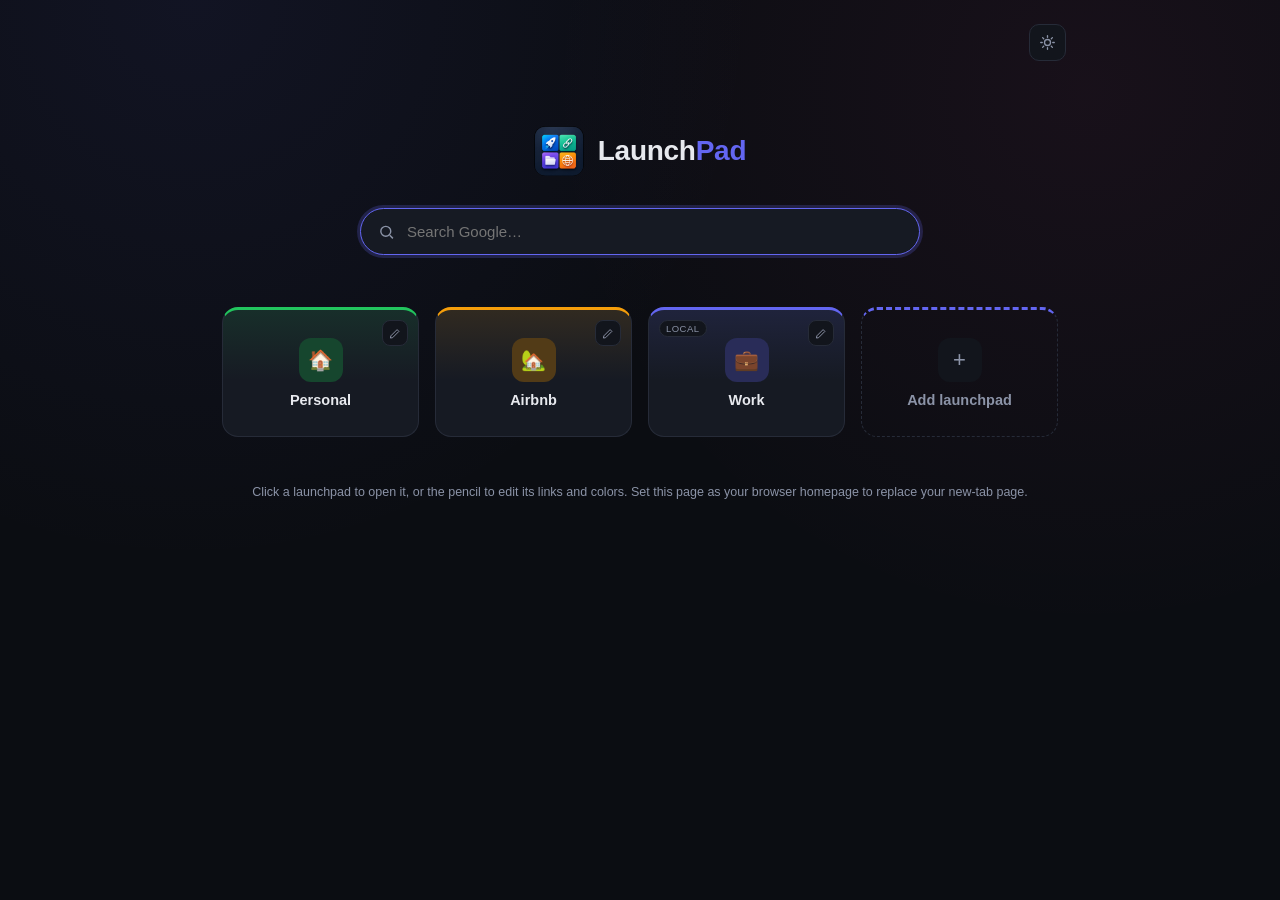
==== index.html @ a06adb85 "Initial commit: multi-board LaunchPad with admin editor Restructures the single-board homepage into " ====
<!DOCTYPE html>
<html lang="en">
<head>
  <script src="js/theme.js?v=1"></script>
  <meta charset="UTF-8" />
  <meta name="viewport" content="width=device-width, initial-scale=1.0" />
  <title>LaunchPad</title>
  <link rel="icon" href="logo.png" />
  <link rel="stylesheet" href="css/style.css?v=11" />
</head>
<body>
  <div class="page home-page">
    <button class="icon-btn theme-toggle" id="themeToggle" type="button" title="Toggle theme">
      <svg class="icon-sun" viewBox="0 0 20 20" fill="none" stroke="currentColor" stroke-width="1.8">
        <circle cx="10" cy="10" r="4" />
        <path d="M10 1v2M10 17v2M3.5 3.5l1.4 1.4M15.1 15.1l1.4 1.4M1 10h2M17 10h2M3.5 16.5l1.4-1.4M15.1 4.9l1.4-1.4" stroke-linecap="round" />
      </svg>
      <svg class="icon-moon" viewBox="0 0 20 20" fill="currentColor">
        <path d="M17 10.5A7.5 7.5 0 019.5 3 7.5 7.5 0 1017 10.5z" />
      </svg>
    </button>
    <div class="home-brand">
      <img class="brand-logo" src="logo.png" alt="LaunchPad logo" />
      <h1>Launch<span class="dot">Pad</span></h1>
    </div>

    <form class="gsearch" action="https://www.google.com/search" method="get">
      <svg viewBox="0 0 24 24" fill="none" stroke="currentColor" stroke-width="2">
        <circle cx="11" cy="11" r="7"></circle>
        <line x1="21" y1="21" x2="16.65" y2="16.65"></line>
      </svg>
      <input type="text" name="q" placeholder="Search Google…" autofocus autocomplete="off" />
    </form>

    <div class="board-grid" id="boardGrid"></div>

    <p class="footer-hint">
      Click a launchpad to open it, or the pencil to edit its links and colors. Set this page as your browser
      homepage to replace your new-tab page.
    </p>
  </div>

  <script src="js/home.js?v=2"></script>
</body>
</html>
---- css/style.css ----
:root {
  --bg: #0b0d12;
  --bg-elev: #12151c;
  --card: #161a23;
  --card-hover: #1c212c;
  --border: #262b38;
  --text: #e7e9ee;
  --text-dim: #8b93a7;
  --accent: #6366f1;
  --radius: 14px;
  --shadow: 0 4px 20px rgba(0, 0, 0, 0.35);

  /* Link/group color palette — 12 hues tuned for this dark UI and checked for
     colorblind-safe separation. Reference by name in links.json, e.g.
     "color": "var(--pal-teal)" — or copy the hex directly. */
  --pal-rose: #d35182;
  --pal-emerald: #03a14a;
  --pal-violet: #9769dc;
  --pal-gold: #a48200;
  --pal-azure: #008fd2;
  --pal-coral: #d95544;
  --pal-teal: #009c89;
  --pal-magenta: #bd5ab6;
  --pal-lime: #7b9200;
  --pal-indigo: #5f7ceb;
  --pal-amber: #c46d00;
  --pal-cyan: #0097aa;
}

:root[data-theme="light"] {
  --bg: #f4f5f8;
  --bg-elev: #eaecf1;
  --card: #ffffff;
  --card-hover: #f6f7fa;
  --border: #e1e3ea;
  --text: #14161c;
  --text-dim: #666b78;
  --shadow: 0 4px 20px rgba(20, 22, 30, 0.08);
}

* {
  box-sizing: border-box;
}

html, body {
  height: 100%;
}

body {
  margin: 0;
  background:
    radial-gradient(circle at 15% 0%, rgba(99, 102, 241, 0.08), transparent 40%),
    radial-gradient(circle at 85% 10%, rgba(236, 72, 153, 0.06), transparent 40%),
    var(--bg);
  color: var(--text);
  font-family: "Segoe UI", -apple-system, BlinkMacSystemFont, "Inter", Roboto, Arial, sans-serif;
  min-height: 100%;
}

.page {
  max-width: 1800px;
  margin: 0 auto;
  padding: 48px 32px 80px;
}

/* Header */
.top-bar {
  display: flex;
  align-items: center;
  justify-content: space-between;
  gap: 14px;
  margin-bottom: 40px;
  flex-wrap: wrap;
}

.brand {
  display: flex;
  align-items: center;
  gap: 14px;
}

.brand-logo {
  width: 50px;
  height: 50px;
  border-radius: 12px;
  object-fit: cover;
  flex-shrink: 0;
}

.brand h1 {
  font-size: 22px;
  font-weight: 600;
  margin: 0;
  letter-spacing: -0.01em;
}

.brand .dot {
  color: var(--accent);
}

.clock {
  color: var(--text-dim);
  font-size: 14px;
  font-variant-numeric: tabular-nums;
}

.search-wrap {
  flex: 1;
  max-width: 420px;
  min-width: 160px;
  position: relative;
}

.search-wrap input {
  width: 100%;
  background: var(--bg-elev);
  border: 1px solid var(--border);
  color: var(--text);
  border-radius: 10px;
  padding: 14px 14px 14px 36px;
  font-size: 14px;
  outline: none;
  transition: border-color 0.15s ease, background 0.15s ease;
}

.search-wrap input:focus {
  border-color: var(--accent);
  background: var(--card);
}

.search-wrap svg {
  position: absolute;
  left: 12px;
  top: 50%;
  transform: translateY(-50%);
  width: 15px;
  height: 15px;
  color: var(--text-dim);
  pointer-events: none;
}

.icon-btn {
  background: var(--bg-elev);
  border: 1px solid var(--border);
  color: var(--text-dim);
  border-radius: 10px;
  padding: 14px 16px;
  font-size: 13px;
  cursor: pointer;
  transition: color 0.15s ease, border-color 0.15s ease, background 0.15s ease;
}

.icon-btn:hover {
  color: var(--text);
  border-color: var(--accent);
  background: var(--card);
}

.theme-toggle {
  display: flex;
  align-items: center;
  justify-content: center;
  padding: 10px;
}

.theme-toggle svg {
  width: 15px;
  height: 15px;
}

.theme-toggle .icon-moon {
  display: none;
}

:root[data-theme="light"] .theme-toggle .icon-sun {
  display: none;
}

:root[data-theme="light"] .theme-toggle .icon-moon {
  display: block;
}

/* Widget board */
#categories {
  column-width: 300px;
  column-gap: 18px;
  orphans: 1;
  widows: 1;
}

.widget {
  break-inside: avoid;
  -webkit-column-break-inside: avoid;
  display: block;
  width: 100%;
  margin: 0 0 18px;
  background: linear-gradient(
    to bottom,
    color-mix(in srgb, var(--widget-accent, var(--accent)) 10%, var(--card)) 0,
    var(--card) 70px
  );
  border: 1px solid var(--border);
  border-top: 3px solid var(--widget-accent, var(--accent));
  border-radius: 16px;
  padding: 14px 16px 18px;
  box-shadow: var(--shadow);
  transition: border-color 0.15s ease, box-shadow 0.15s ease, transform 0.12s ease;
}

.widget:hover {
  border-color: #34394a;
}

.widget.dragging {
  opacity: 0.35;
}

.widget.widget-drag-over {
  border-color: var(--accent);
  box-shadow: 0 0 0 1px var(--accent), var(--shadow);
}

.widget.is-empty {
  display: none;
}

.widget-head {
  display: flex;
  align-items: center;
  gap: 9px;
  margin-bottom: 14px;
}

.widget-grip {
  display: flex;
  align-items: center;
  justify-content: center;
  width: 20px;
  height: 20px;
  color: var(--text-dim);
  cursor: grab;
  border-radius: 5px;
  flex-shrink: 0;
  margin-left: -4px;
}

.widget-grip:hover {
  color: var(--text);
  background: var(--bg-elev);
}

.widget-grip svg {
  width: 16px;
  height: 16px;
}

.widget-grip:active {
  cursor: grabbing;
}

.widget-dot {
  width: 8px;
  height: 8px;
  border-radius: 50%;
  flex-shrink: 0;
}

.widget-head h2 {
  font-size: 13px;
  font-weight: 600;
  text-transform: uppercase;
  letter-spacing: 0.06em;
  color: var(--text-dim);
  margin: 0;
}

.tile-grid {
  display: grid;
  grid-template-columns: repeat(auto-fill, minmax(120px, 1fr));
  gap: 10px;
  min-height: 8px;
}

/* Tiles */
.tile {
  position: relative;
  display: flex;
  align-items: center;
  gap: 12px;
  background: var(--card);
  border: 1px solid var(--border);
  border-radius: var(--radius);
  padding: 14px;
  text-decoration: none;
  color: var(--text);
  cursor: grab;
  transition: transform 0.12s ease, background 0.15s ease, border-color 0.15s ease, box-shadow 0.15s ease;
}

.tile:hover {
  background: var(--card-hover);
  border-color: #34394a;
  transform: translateY(-2px);
  box-shadow: var(--shadow);
}

.tile.tile-wide {
  grid-column: 1 / -1;
}

.tile:active {
  cursor: grabbing;
}

.tile.dragging {
  opacity: 0.35;
}

.tile.drag-over::before {
  content: "";
  position: absolute;
  left: -7px;
  top: 8px;
  bottom: 8px;
  width: 3px;
  border-radius: 2px;
  background: var(--accent);
}

button.tile {
  font: inherit;
  width: 100%;
  text-align: left;
}

.tile-group-badge {
  position: absolute;
  top: 9px;
  right: 9px;
  color: var(--text-dim);
  display: flex;
}

.tile-group-badge svg {
  width: 11px;
  height: 11px;
}

.tile-icon {
  width: 32px;
  height: 32px;
  border-radius: 8px;
  flex-shrink: 0;
  display: flex;
  align-items: center;
  justify-content: center;
  background: var(--bg-elev);
  font-size: 15px;
  font-weight: 600;
  overflow: hidden;
}

.tile.has-accent::before {
  content: "";
  position: absolute;
  left: 0;
  top: 10px;
  bottom: 10px;
  width: 3px;
  border-radius: 0 3px 3px 0;
  background: var(--tile-accent);
}

.tile.has-accent .tile-icon {
  background: color-mix(in srgb, var(--tile-accent) 28%, var(--bg-elev));
  color: var(--tile-accent);
}

.tile-icon img {
  width: 18px;
  height: 18px;
}

.tile-name {
  font-size: 13.5px;
  font-weight: 500;
  overflow: hidden;
  text-overflow: ellipsis;
  white-space: nowrap;
}

.tile-hidden {
  display: none !important;
}

.empty-state {
  color: var(--text-dim);
  font-size: 14px;
  text-align: center;
  padding: 80px 20px;
}

.footer-hint {
  margin-top: 48px;
  text-align: center;
  color: var(--text-dim);
  font-size: 12.5px;
}

.footer-hint code {
  background: var(--bg-elev);
  border: 1px solid var(--border);
  padding: 2px 6px;
  border-radius: 6px;
  color: var(--text);
}

/* Group link modal */
.modal-overlay {
  position: fixed;
  inset: 0;
  background: rgba(5, 6, 10, 0.6);
  backdrop-filter: blur(3px);
  display: flex;
  align-items: center;
  justify-content: center;
  z-index: 100;
  padding: 20px;
}

.modal-overlay[hidden] {
  display: none;
}

.modal {
  width: 100%;
  max-width: 340px;
  background: linear-gradient(
    to bottom,
    color-mix(in srgb, var(--modal-accent, var(--accent)) 10%, var(--card)) 0,
    var(--card) 70px
  );
  border: 1px solid var(--border);
  border-top: 3px solid var(--modal-accent, var(--accent));
  border-radius: 16px;
  padding: 16px 18px 18px;
  box-shadow: 0 20px 60px rgba(0, 0, 0, 0.55);
  animation: modal-in 0.15s ease;
}

@keyframes modal-in {
  from {
    opacity: 0;
    transform: translateY(6px) scale(0.98);
  }
  to {
    opacity: 1;
    transform: translateY(0) scale(1);
  }
}

.modal-head {
  display: flex;
  align-items: center;
  justify-content: space-between;
  margin-bottom: 12px;
}

.modal-head h3 {
  margin: 0;
  font-size: 15px;
  font-weight: 600;
}

.modal-close {
  background: var(--bg-elev);
  border: 1px solid var(--border);
  color: var(--text-dim);
  width: 26px;
  height: 26px;
  border-radius: 8px;
  display: flex;
  align-items: center;
  justify-content: center;
  cursor: pointer;
  flex-shrink: 0;
}

.modal-close:hover {
  color: var(--text);
  border-color: var(--accent);
}

.modal-close svg {
  width: 12px;
  height: 12px;
}

.modal-links {
  display: flex;
  flex-direction: column;
  gap: 8px;
}

.modal-link {
  display: flex;
  align-items: center;
  gap: 12px;
  padding: 10px 12px;
  border-radius: 10px;
  background: var(--bg-elev);
  border: 1px solid var(--border);
  color: var(--text);
  text-decoration: none;
  font-size: 13.5px;
  font-weight: 500;
  transition: background 0.12s ease, border-color 0.12s ease;
}

.modal-link:hover {
  background: var(--card-hover);
  border-color: #34394a;
}

.back-link {
  display: flex;
  align-items: center;
  justify-content: center;
  width: 28px;
  height: 28px;
  border-radius: 8px;
  color: var(--text-dim);
  flex-shrink: 0;
}

.back-link:hover {
  color: var(--text);
  background: var(--bg-elev);
}

.back-link svg {
  width: 16px;
  height: 16px;
}

/* Home page (board picker) */
.home-page {
  position: relative;
  max-width: 900px;
  display: flex;
  flex-direction: column;
  align-items: center;
  padding-top: min(14vh, 130px);
}

.home-page .theme-toggle {
  position: absolute;
  top: 24px;
  right: 24px;
}

.home-brand {
  display: flex;
  align-items: center;
  gap: 14px;
  margin-bottom: 32px;
}

.home-brand h1 {
  font-size: 28px;
  font-weight: 600;
  margin: 0;
  letter-spacing: -0.01em;
}

.home-brand .dot {
  color: var(--accent);
}

.gsearch {
  width: 100%;
  max-width: 560px;
  position: relative;
  margin-bottom: 52px;
}

.gsearch input {
  width: 100%;
  background: var(--bg-elev);
  border: 1px solid var(--border);
  color: var(--text);
  border-radius: 999px;
  padding: 14px 20px 14px 46px;
  font-size: 15px;
  outline: none;
  transition: border-color 0.15s ease, background 0.15s ease, box-shadow 0.15s ease;
}

.gsearch input:focus {
  border-color: var(--accent);
  background: var(--card);
  box-shadow: 0 0 0 3px color-mix(in srgb, var(--accent) 22%, transparent);
}

.gsearch svg {
  position: absolute;
  left: 18px;
  top: 50%;
  transform: translateY(-50%);
  width: 17px;
  height: 17px;
  color: var(--text-dim);
  pointer-events: none;
}

.board-grid {
  display: grid;
  grid-template-columns: repeat(auto-fill, minmax(160px, 1fr));
  gap: 16px;
  width: 100%;
}

.board-tile {
  position: relative;
  display: flex;
  flex-direction: column;
  align-items: center;
  justify-content: center;
  gap: 10px;
  background: linear-gradient(
    to bottom,
    color-mix(in srgb, var(--board-accent, var(--accent)) 12%, var(--card)) 0,
    var(--card) 70px
  );
  border: 1px solid var(--border);
  border-top: 3px solid var(--board-accent, var(--accent));
  border-radius: 16px;
  padding: 28px 16px;
  text-decoration: none;
  color: var(--text);
  transition: transform 0.12s ease, border-color 0.15s ease, box-shadow 0.15s ease;
}

.board-tile:hover {
  transform: translateY(-2px);
  border-color: #34394a;
  box-shadow: var(--shadow);
}

.board-tile-icon {
  width: 44px;
  height: 44px;
  border-radius: 12px;
  display: flex;
  align-items: center;
  justify-content: center;
  background: color-mix(in srgb, var(--board-accent, var(--accent)) 28%, var(--bg-elev));
  font-size: 20px;
}

.board-tile-name {
  font-size: 14.5px;
  font-weight: 600;
  text-align: center;
}

.board-tile-badge {
  position: absolute;
  top: 10px;
  left: 10px;
  font-size: 9.5px;
  text-transform: uppercase;
  letter-spacing: 0.05em;
  color: var(--text-dim);
  background: var(--bg-elev);
  border: 1px solid var(--border);
  padding: 2px 6px;
  border-radius: 999px;
}

.board-tile-edit {
  position: absolute;
  top: 10px;
  right: 10px;
  width: 26px;
  height: 26px;
  display: flex;
  align-items: center;
  justify-content: center;
  border-radius: 8px;
  color: var(--text-dim);
  background: var(--bg-elev);
  border: 1px solid var(--border);
  cursor: pointer;
  font: inherit;
  z-index: 1;
}

.board-tile-edit:hover {
  color: var(--text);
  border-color: var(--accent);
}

.board-tile-edit svg {
  width: 13px;
  height: 13px;
}

.board-tile-add {
  border-style: dashed;
  background: transparent;
  color: var(--text-dim);
}

.board-tile-add .board-tile-icon {
  background: var(--bg-elev);
  font-size: 22px;
  font-weight: 300;
}

.board-tile-add:hover {
  color: var(--text);
  border-color: var(--accent);
}

@media (max-width: 640px) {
  .page {
    padding: 32px 18px 60px;
  }
  .top-bar {
    flex-direction: column;
    align-items: stretch;
  }
  .search-wrap {
    max-width: none;
  }
  .home-page {
    padding-top: 60px;
  }
}

/* Admin page */
.admin-page {
  max-width: 900px;
}

.status-banner {
  padding: 12px 16px;
  border-radius: 10px;
  margin-bottom: 20px;
  font-size: 13.5px;
  border: 1px solid var(--border);
}

.status-banner.status-ok {
  background: color-mix(in srgb, var(--pal-emerald) 15%, var(--card));
  border-color: var(--pal-emerald);
}

.status-banner.status-error {
  background: color-mix(in srgb, var(--pal-rose) 15%, var(--card));
  border-color: var(--pal-rose);
}

.admin-panel {
  background: var(--card);
  border: 1px solid var(--border);
  border-radius: 16px;
  padding: 24px;
  margin-bottom: 24px;
}

.admin-panel h2 {
  font-size: 15px;
  font-weight: 600;
  margin: 0 0 14px;
}

.admin-panel h2:not(:first-child) {
  margin-top: 28px;
}

.admin-panel h3 {
  font-size: 12.5px;
  font-weight: 600;
  text-transform: uppercase;
  letter-spacing: 0.05em;
  color: var(--text-dim);
  margin: 24px 0 12px;
}

.admin-hint {
  font-size: 12.5px;
  color: var(--text-dim);
  line-height: 1.5;
  margin: 0 0 16px;
}

.admin-hint code {
  background: var(--bg-elev);
  border: 1px solid var(--border);
  padding: 2px 6px;
  border-radius: 6px;
  color: var(--text);
}

.admin-list {
  display: flex;
  flex-direction: column;
  gap: 8px;
  margin-bottom: 14px;
}

.admin-list-row {
  display: flex;
  align-items: center;
  gap: 10px;
  background: var(--bg-elev);
  border: 1px solid var(--border);
  border-radius: 10px;
  padding: 8px 10px;
}

.admin-list-row-link {
  cursor: pointer;
  transition: border-color 0.12s ease, background 0.12s ease;
}

.admin-list-row-link:hover {
  border-color: #34394a;
  background: var(--card-hover);
}

.admin-list-row input[type="text"],
.admin-list-row input[type="number"],
.admin-list-row input[type="url"] {
  background: var(--card);
  border: 1px solid var(--border);
  color: var(--text);
  border-radius: 7px;
  padding: 7px 9px;
  font-size: 13px;
  outline: none;
  font-family: inherit;
}

.admin-list-row input:focus {
  border-color: var(--accent);
}

.row-icon-input {
  width: 40px;
  text-align: center;
  flex-shrink: 0;
}

.row-name-input {
  flex: 1;
  min-width: 0;
}

.row-name-static {
  flex: 1;
  min-width: 0;
  font-size: 13.5px;
  font-weight: 500;
  overflow: hidden;
  text-overflow: ellipsis;
  white-space: nowrap;
}

.admin-row-id {
  font-size: 12px;
  color: var(--text-dim);
  flex-shrink: 0;
  max-width: 220px;
  overflow: hidden;
  text-overflow: ellipsis;
  white-space: nowrap;
}

.admin-row-badge {
  flex-shrink: 0;
  font-size: 9.5px;
  text-transform: uppercase;
  letter-spacing: 0.05em;
  color: var(--text-dim);
  background: var(--card);
  border: 1px solid var(--border);
  padding: 3px 7px;
  border-radius: 999px;
}

.admin-row-dot {
  width: 8px;
  height: 8px;
  border-radius: 50%;
  flex-shrink: 0;
}

.row-link {
  font-size: 12.5px;
  color: var(--accent);
  text-decoration: none;
  flex-shrink: 0;
  white-space: nowrap;
}

.row-link:hover {
  text-decoration: underline;
}

.row-delete {
  width: 26px;
  height: 26px;
  flex-shrink: 0;
  display: flex;
  align-items: center;
  justify-content: center;
  border-radius: 7px;
  background: transparent;
  border: 1px solid transparent;
  color: var(--text-dim);
  cursor: pointer;
  font-size: 13px;
  font-family: inherit;
}

.row-delete:hover {
  color: var(--pal-rose);
  border-color: var(--pal-rose);
  background: color-mix(in srgb, var(--pal-rose) 12%, transparent);
}

.color-picker {
  display: flex;
  align-items: center;
  gap: 4px;
  flex-wrap: wrap;
}

.color-swatch {
  width: 18px;
  height: 18px;
  border-radius: 50%;
  border: 2px solid transparent;
  cursor: pointer;
  padding: 0;
  flex-shrink: 0;
}

.color-swatch-none {
  background: var(--bg-elev);
  border: 1px dashed var(--border);
}

.color-swatch.selected {
  border-color: var(--text);
  box-shadow: 0 0 0 2px var(--card);
}

.admin-form {
  display: flex;
  flex-direction: column;
  gap: 14px;
  max-width: 480px;
}

.admin-form label {
  display: flex;
  flex-direction: column;
  gap: 6px;
  font-size: 13px;
  color: var(--text-dim);
  font-weight: 500;
}

.admin-form input[type="text"],
.admin-form input[type="password"],
.admin-form input[type="url"],
.admin-form input[type="number"],
.admin-form select {
  background: var(--bg-elev);
  border: 1px solid var(--border);
  color: var(--text);
  border-radius: 10px;
  padding: 10px 12px;
  font-size: 14px;
  outline: none;
  font-family: inherit;
}

.admin-form input:focus,
.admin-form select:focus {
  border-color: var(--accent);
}

.admin-form-actions {
  display: flex;
  gap: 10px;
  align-items: center;
}

.admin-form-inline {
  display: flex;
  align-items: center;
  gap: 10px;
  margin-bottom: 20px;
}

.admin-form-inline input[type="text"] {
  background: var(--bg-elev);
  border: 1px solid var(--border);
  color: var(--text);
  border-radius: 8px;
  padding: 8px 10px;
  font-size: 13px;
  outline: none;
  font-family: inherit;
}

.link-group-toggle {
  flex-direction: row !important;
  align-items: center;
  gap: 8px !important;
}

.link-group-toggle input {
  width: auto;
}

.btn-primary,
.btn-secondary,
.btn-danger {
  border-radius: 10px;
  padding: 10px 16px;
  font-size: 13.5px;
  font-weight: 600;
  cursor: pointer;
  border: 1px solid transparent;
  font-family: inherit;
}

.btn-primary {
  background: var(--accent);
  color: white;
}

.btn-primary:hover {
  filter: brightness(1.1);
}

.btn-primary:disabled {
  opacity: 0.6;
  cursor: default;
}

.btn-secondary {
  background: var(--bg-elev);
  border-color: var(--border);
  color: var(--text);
}

.btn-secondary:hover {
  border-color: var(--accent);
}

.btn-danger {
  background: transparent;
  border-color: var(--pal-rose);
  color: var(--pal-rose);
}

.btn-danger:hover {
  background: color-mix(in srgb, var(--pal-rose) 15%, transparent);
}

.admin-save-bar {
  display: flex;
  align-items: center;
  gap: 12px;
  margin-top: 20px;
}

.admin-save-status {
  font-size: 13px;
  color: var(--text-dim);
}

.admin-board-head {
  display: flex;
  align-items: center;
  gap: 10px;
  margin-bottom: 20px;
}

.admin-board-dot {
  width: 12px;
  height: 12px;
  border-radius: 50%;
  flex-shrink: 0;
}

.admin-board-head h2 {
  margin: 0;
  font-size: 18px;
}

.admin-link-modal {
  max-width: 460px;
  max-height: 85vh;
  overflow-y: auto;
}

.admin-list-row.admin-sub-link-row {
  display: grid;
  grid-template-columns: 1fr 1.4fr 56px auto;
  gap: 6px;
}

.admin-sub-link-row input {
  width: 100%;
}

@media (max-width: 640px) {
  .admin-list-row {
    flex-wrap: wrap;
  }
  .admin-list-row.admin-sub-link-row {
    grid-template-columns: 1fr 1fr;
  }
}
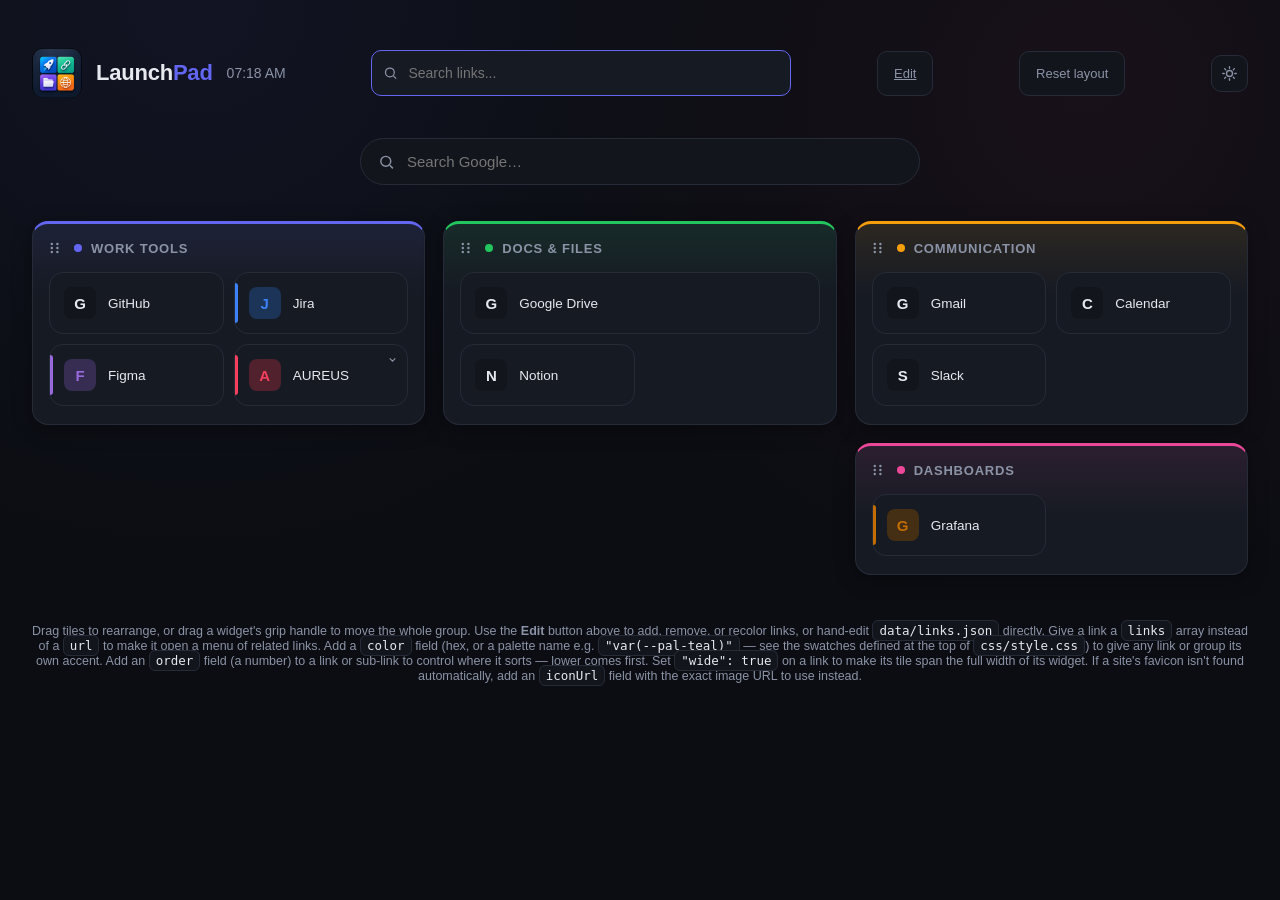
==== commit 088f4af4: "Revert to single-launchpad architecture The board-picker landing page required an extra click to rea" ====
--- a/index.html
+++ b/index.html
@@ -6,40 +6,78 @@
   <meta name="viewport" content="width=device-width, initial-scale=1.0" />
   <title>LaunchPad</title>
   <link rel="icon" href="logo.png" />
-  <link rel="stylesheet" href="css/style.css?v=11" />
+  <link rel="stylesheet" href="css/style.css?v=12" />
 </head>
 <body>
-  <div class="page home-page">
-    <button class="icon-btn theme-toggle" id="themeToggle" type="button" title="Toggle theme">
-      <svg class="icon-sun" viewBox="0 0 20 20" fill="none" stroke="currentColor" stroke-width="1.8">
-        <circle cx="10" cy="10" r="4" />
-        <path d="M10 1v2M10 17v2M3.5 3.5l1.4 1.4M15.1 15.1l1.4 1.4M1 10h2M17 10h2M3.5 16.5l1.4-1.4M15.1 4.9l1.4-1.4" stroke-linecap="round" />
-      </svg>
-      <svg class="icon-moon" viewBox="0 0 20 20" fill="currentColor">
-        <path d="M17 10.5A7.5 7.5 0 019.5 3 7.5 7.5 0 1017 10.5z" />
-      </svg>
-    </button>
-    <div class="home-brand">
-      <img class="brand-logo" src="logo.png" alt="LaunchPad logo" />
-      <h1>Launch<span class="dot">Pad</span></h1>
-    </div>
+  <div class="page">
+    <header class="top-bar">
+      <div class="brand">
+        <img class="brand-logo" src="logo.png" alt="LaunchPad logo" />
+        <h1>Launch<span class="dot">Pad</span></h1>
+        <span class="clock" id="clock"></span>
+      </div>
+      <div class="search-wrap">
+        <svg viewBox="0 0 24 24" fill="none" stroke="currentColor" stroke-width="2">
+          <circle cx="11" cy="11" r="7"></circle>
+          <line x1="21" y1="21" x2="16.65" y2="16.65"></line>
+        </svg>
+        <input id="search" type="text" placeholder="Search links..." autofocus />
+      </div>
+      <a class="icon-btn" id="edit-link" href="admin.html" title="Add, remove, or recolor links">
+        Edit
+      </a>
+      <button class="icon-btn" id="reset-layout" title="Reset tile positions to the JSON default order">
+        Reset layout
+      </button>
+      <button class="icon-btn theme-toggle" id="themeToggle" type="button" title="Toggle theme">
+        <svg class="icon-sun" viewBox="0 0 20 20" fill="none" stroke="currentColor" stroke-width="1.8">
+          <circle cx="10" cy="10" r="4" />
+          <path d="M10 1v2M10 17v2M3.5 3.5l1.4 1.4M15.1 15.1l1.4 1.4M1 10h2M17 10h2M3.5 16.5l1.4-1.4M15.1 4.9l1.4-1.4" stroke-linecap="round" />
+        </svg>
+        <svg class="icon-moon" viewBox="0 0 20 20" fill="currentColor">
+          <path d="M17 10.5A7.5 7.5 0 019.5 3 7.5 7.5 0 1017 10.5z" />
+        </svg>
+      </button>
+    </header>
 
     <form class="gsearch" action="https://www.google.com/search" method="get">
       <svg viewBox="0 0 24 24" fill="none" stroke="currentColor" stroke-width="2">
         <circle cx="11" cy="11" r="7"></circle>
         <line x1="21" y1="21" x2="16.65" y2="16.65"></line>
       </svg>
-      <input type="text" name="q" placeholder="Search Google…" autofocus autocomplete="off" />
+      <input type="text" name="q" placeholder="Search Google…" autocomplete="off" />
     </form>
 
-    <div class="board-grid" id="boardGrid"></div>
+    <main id="categories"></main>
 
     <p class="footer-hint">
-      Click a launchpad to open it, or the pencil to edit its links and colors. Set this page as your browser
-      homepage to replace your new-tab page.
+      Drag tiles to rearrange, or drag a widget's grip handle to move the whole group. Use the
+      <strong>Edit</strong> button above to add, remove, or recolor links, or hand-edit
+      <code>data/links.json</code> directly. Give a link a
+      <code>links</code> array instead of a <code>url</code> to make it open a menu of related links. Add a
+      <code>color</code> field (hex, or a palette name e.g. <code>"var(--pal-teal)"</code> — see the swatches
+      defined at the top of <code>css/style.css</code>) to give any link or group its own accent. Add an
+      <code>order</code> field (a number) to a link or sub-link to control where it sorts — lower comes first. Set
+      <code>"wide": true</code> on a link to make its tile span the full width of its widget. If a site's favicon
+      isn't found automatically, add an <code>iconUrl</code> field with the exact image URL to use instead.
     </p>
   </div>
 
-  <script src="js/home.js?v=2"></script>
+  <div class="modal-overlay" id="modalOverlay" hidden>
+    <div class="modal" id="modalCard" role="dialog" aria-modal="true" aria-labelledby="modalTitle">
+      <div class="modal-head">
+        <h3 id="modalTitle"></h3>
+        <button class="modal-close" id="modalClose" aria-label="Close" title="Close">
+          <svg viewBox="0 0 20 20" fill="none" stroke="currentColor" stroke-width="2">
+            <line x1="5" y1="5" x2="15" y2="15"></line>
+            <line x1="15" y1="5" x2="5" y2="15"></line>
+          </svg>
+        </button>
+      </div>
+      <div class="modal-links" id="modalLinks"></div>
+    </div>
+  </div>
+
+  <script src="js/app.js?v=1"></script>
 </body>
 </html>
--- a/css/style.css
+++ b/css/style.css
@@ -543,45 +543,11 @@
   height: 16px;
 }
 
-/* Home page (board picker) */
-.home-page {
-  position: relative;
-  max-width: 900px;
-  display: flex;
-  flex-direction: column;
-  align-items: center;
-  padding-top: min(14vh, 130px);
-}
-
-.home-page .theme-toggle {
-  position: absolute;
-  top: 24px;
-  right: 24px;
-}
-
-.home-brand {
-  display: flex;
-  align-items: center;
-  gap: 14px;
-  margin-bottom: 32px;
-}
-
-.home-brand h1 {
-  font-size: 28px;
-  font-weight: 600;
-  margin: 0;
-  letter-spacing: -0.01em;
-}
-
-.home-brand .dot {
-  color: var(--accent);
-}
-
 .gsearch {
   width: 100%;
   max-width: 560px;
   position: relative;
-  margin-bottom: 52px;
+  margin: 0 auto 36px;
 }
 
 .gsearch input {
@@ -611,116 +577,6 @@
   height: 17px;
   color: var(--text-dim);
   pointer-events: none;
-}
-
-.board-grid {
-  display: grid;
-  grid-template-columns: repeat(auto-fill, minmax(160px, 1fr));
-  gap: 16px;
-  width: 100%;
-}
-
-.board-tile {
-  position: relative;
-  display: flex;
-  flex-direction: column;
-  align-items: center;
-  justify-content: center;
-  gap: 10px;
-  background: linear-gradient(
-    to bottom,
-    color-mix(in srgb, var(--board-accent, var(--accent)) 12%, var(--card)) 0,
-    var(--card) 70px
-  );
-  border: 1px solid var(--border);
-  border-top: 3px solid var(--board-accent, var(--accent));
-  border-radius: 16px;
-  padding: 28px 16px;
-  text-decoration: none;
-  color: var(--text);
-  transition: transform 0.12s ease, border-color 0.15s ease, box-shadow 0.15s ease;
-}
-
-.board-tile:hover {
-  transform: translateY(-2px);
-  border-color: #34394a;
-  box-shadow: var(--shadow);
-}
-
-.board-tile-icon {
-  width: 44px;
-  height: 44px;
-  border-radius: 12px;
-  display: flex;
-  align-items: center;
-  justify-content: center;
-  background: color-mix(in srgb, var(--board-accent, var(--accent)) 28%, var(--bg-elev));
-  font-size: 20px;
-}
-
-.board-tile-name {
-  font-size: 14.5px;
-  font-weight: 600;
-  text-align: center;
-}
-
-.board-tile-badge {
-  position: absolute;
-  top: 10px;
-  left: 10px;
-  font-size: 9.5px;
-  text-transform: uppercase;
-  letter-spacing: 0.05em;
-  color: var(--text-dim);
-  background: var(--bg-elev);
-  border: 1px solid var(--border);
-  padding: 2px 6px;
-  border-radius: 999px;
-}
-
-.board-tile-edit {
-  position: absolute;
-  top: 10px;
-  right: 10px;
-  width: 26px;
-  height: 26px;
-  display: flex;
-  align-items: center;
-  justify-content: center;
-  border-radius: 8px;
-  color: var(--text-dim);
-  background: var(--bg-elev);
-  border: 1px solid var(--border);
-  cursor: pointer;
-  font: inherit;
-  z-index: 1;
-}
-
-.board-tile-edit:hover {
-  color: var(--text);
-  border-color: var(--accent);
-}
-
-.board-tile-edit svg {
-  width: 13px;
-  height: 13px;
-}
-
-.board-tile-add {
-  border-style: dashed;
-  background: transparent;
-  color: var(--text-dim);
-}
-
-.board-tile-add .board-tile-icon {
-  background: var(--bg-elev);
-  font-size: 22px;
-  font-weight: 300;
-}
-
-.board-tile-add:hover {
-  color: var(--text);
-  border-color: var(--accent);
 }
 
 @media (max-width: 640px) {
@@ -734,9 +590,6 @@
   .search-wrap {
     max-width: none;
   }
-  .home-page {
-    padding-top: 60px;
-  }
 }
 
 /* Admin page */
@@ -877,18 +730,6 @@
   overflow: hidden;
   text-overflow: ellipsis;
   white-space: nowrap;
-}
-
-.admin-row-badge {
-  flex-shrink: 0;
-  font-size: 9.5px;
-  text-transform: uppercase;
-  letter-spacing: 0.05em;
-  color: var(--text-dim);
-  background: var(--card);
-  border: 1px solid var(--border);
-  padding: 3px 7px;
-  border-radius: 999px;
 }
 
 .admin-row-dot {
@@ -1087,25 +928,6 @@
   color: var(--text-dim);
 }
 
-.admin-board-head {
-  display: flex;
-  align-items: center;
-  gap: 10px;
-  margin-bottom: 20px;
-}
-
-.admin-board-dot {
-  width: 12px;
-  height: 12px;
-  border-radius: 50%;
-  flex-shrink: 0;
-}
-
-.admin-board-head h2 {
-  margin: 0;
-  font-size: 18px;
-}
-
 .admin-link-modal {
   max-width: 460px;
   max-height: 85vh;
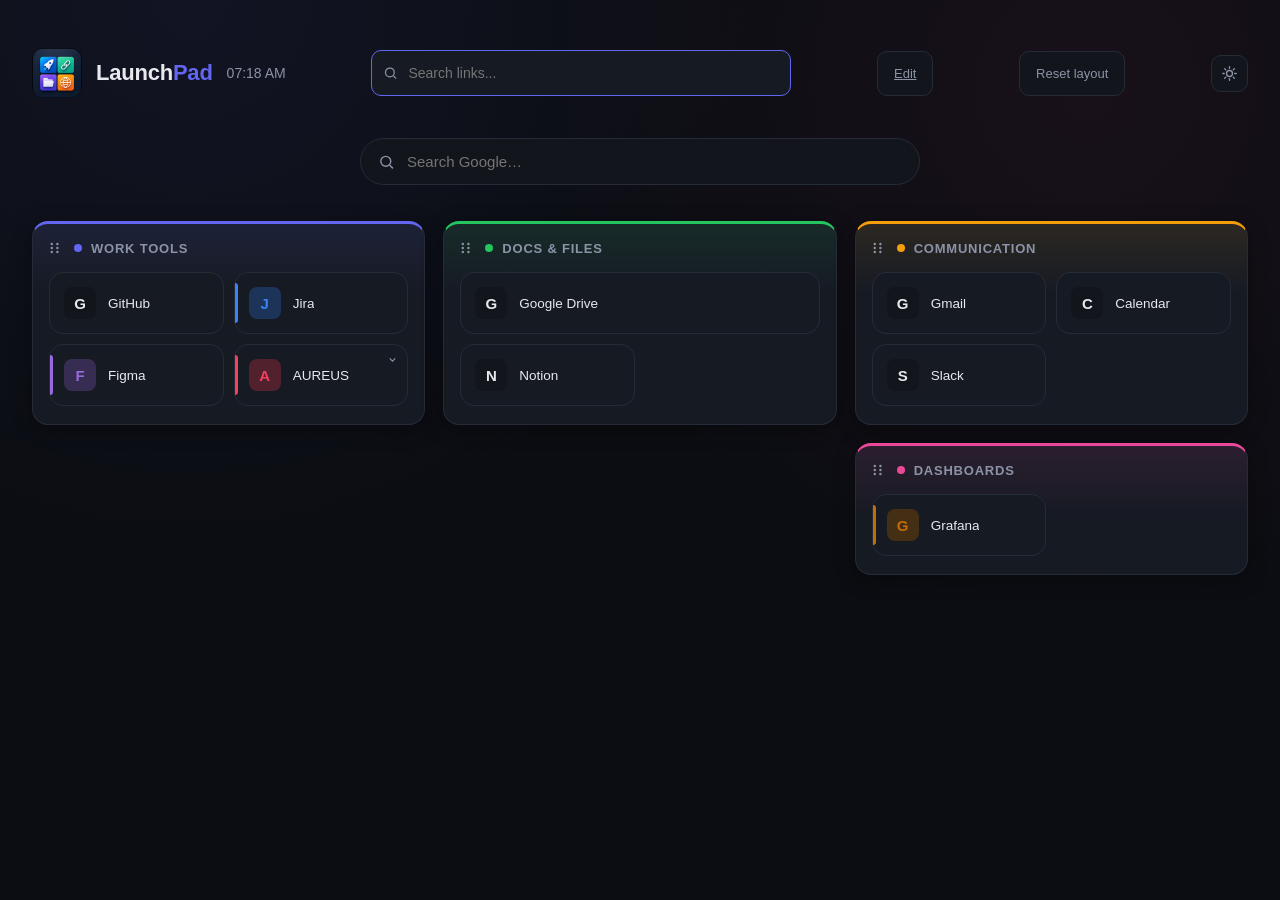
==== commit 22fb7a49: "Remove footer instructions text for a cleaner look" ====
--- a/index.html
+++ b/index.html
@@ -49,18 +49,6 @@
     </form>
 
     <main id="categories"></main>
-
-    <p class="footer-hint">
-      Drag tiles to rearrange, or drag a widget's grip handle to move the whole group. Use the
-      <strong>Edit</strong> button above to add, remove, or recolor links, or hand-edit
-      <code>data/links.json</code> directly. Give a link a
-      <code>links</code> array instead of a <code>url</code> to make it open a menu of related links. Add a
-      <code>color</code> field (hex, or a palette name e.g. <code>"var(--pal-teal)"</code> — see the swatches
-      defined at the top of <code>css/style.css</code>) to give any link or group its own accent. Add an
-      <code>order</code> field (a number) to a link or sub-link to control where it sorts — lower comes first. Set
-      <code>"wide": true</code> on a link to make its tile span the full width of its widget. If a site's favicon
-      isn't found automatically, add an <code>iconUrl</code> field with the exact image URL to use instead.
-    </p>
   </div>
 
   <div class="modal-overlay" id="modalOverlay" hidden>
